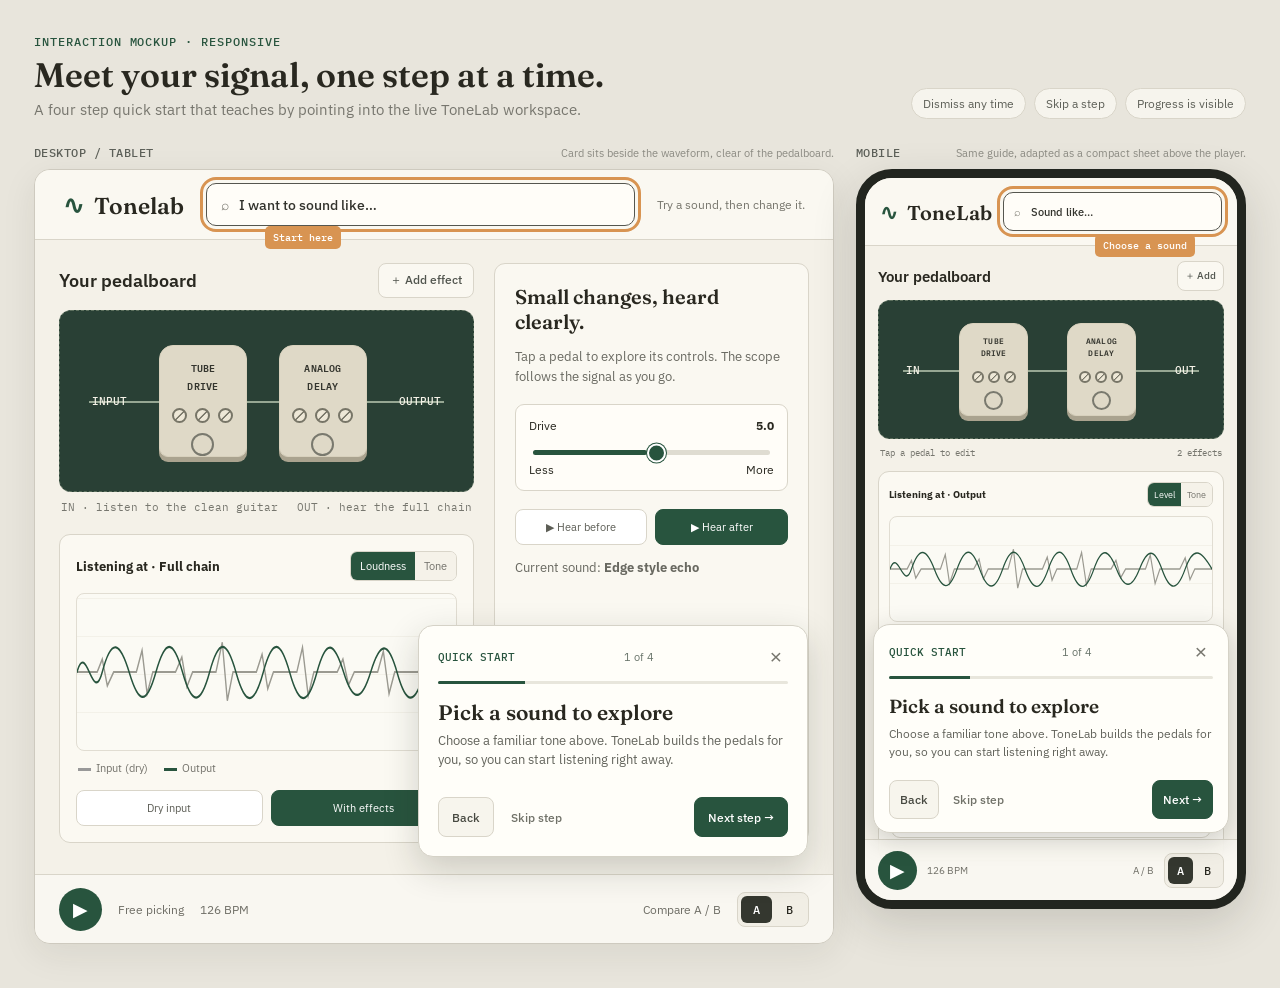
==== mockups/quick-start.html @ 41144266 "Add responsive ToneLab quick start guide" ====
<!doctype html>
<html lang="en">
<head>
  <meta charset="utf-8" />
  <meta name="viewport" content="width=device-width, initial-scale=1" />
  <title>ToneLab · Quick start mockup</title>
  <link rel="preconnect" href="https://fonts.googleapis.com" />
  <link rel="preconnect" href="https://fonts.gstatic.com" crossorigin />
  <link href="https://fonts.googleapis.com/css2?family=Fraunces:opsz,wght@9..144,400;9..144,600&family=IBM+Plex+Mono:wght@400;500&family=IBM+Plex+Sans:wght@400;500;600&display=swap" rel="stylesheet" />
  <style>
    :root { --paper:#f4f1e8; --card:#fffdf7; --ink:#292820; --muted:#77766e; --rule:#d9d5c9; --green:#28543e; --green2:#dce8dc; --accent:#ca7451; --sans:'IBM Plex Sans',sans-serif; --serif:'Fraunces',serif; --mono:'IBM Plex Mono',monospace; }
    * { box-sizing:border-box; }
    body { margin:0; background:#e8e5dc; color:var(--ink); font-family:var(--sans); }
    .page { max-width:1440px; margin:auto; padding:34px 34px 44px; }
    .intro { display:flex; align-items:end; justify-content:space-between; gap:24px; margin:0 auto 26px; max-width:1320px; }
    .eyebrow { color:var(--green); font:500 12px var(--mono); letter-spacing:.08em; text-transform:uppercase; }
    h1 { margin:8px 0 6px; font:600 34px/1.1 var(--serif); }
    .intro p { margin:0; color:var(--muted); font-size:15px; }
    .legend { display:flex; gap:8px; flex-wrap:wrap; justify-content:end; }
    .legend span { border:1px solid var(--rule); border-radius:999px; padding:7px 11px; color:#5e6058; background:#f6f4ed; font-size:12px; }
    .previews { display:grid; grid-template-columns:minmax(0,1.6fr) minmax(360px,.78fr); gap:22px; align-items:start; max-width:1320px; margin:auto; }
    .preview-label { display:flex; justify-content:space-between; align-items:center; margin:0 0 9px; color:#5d6059; font:500 12px var(--mono); letter-spacing:.04em; text-transform:uppercase; }
    .preview-label small { color:#8c8b83; font:400 11px var(--sans); text-transform:none; letter-spacing:0; }
    .screen { min-height:740px; position:relative; overflow:hidden; border:1px solid #cecabf; border-radius:16px; background:var(--paper); box-shadow:0 10px 35px #25251c14; }
    .topbar { height:70px; padding:0 28px; display:flex; align-items:center; gap:22px; border-bottom:1px solid var(--rule); background:#faf8f1; }
    .brand { font:600 23px var(--serif); white-space:nowrap; }
    .brand b { color:var(--green); font-size:25px; margin-right:5px; }
    .search { display:flex; align-items:center; gap:10px; height:43px; flex:1; max-width:480px; padding:0 14px; border:1.5px solid #55564f; border-radius:10px; background:#fffdf8; color:#6e6d64; font-size:14px; }
    .search strong { color:#33332d; font-weight:500; }
    .topnote { margin-left:auto; color:#77766d; font-size:12px; }
    .desktop-main { display:grid; grid-template-columns:minmax(0,1.25fr) minmax(315px,.8fr); gap:20px; padding:23px 24px 100px; }
    .board-title { display:flex; justify-content:space-between; align-items:center; margin:0 0 12px; font-size:18px; font-weight:600; }
    .board-title button { border:1px solid var(--rule); background:#faf8f1; border-radius:8px; color:#51554e; padding:8px 11px; font:500 12px var(--sans); }
    .board { min-height:182px; display:flex; align-items:center; justify-content:space-around; position:relative; padding:24px 16px; border:1px dashed #5d705e; border-radius:12px; background:#294035; }
    .cable { position:absolute; left:7%; right:7%; top:50%; height:2px; background:#b2c1ab; opacity:.8; }
    .endpoint,.pedal { z-index:1; position:relative; }
    .endpoint { color:#f5f2e8; font:500 11px var(--mono); }
    .pedal { width:88px; height:112px; border:1px solid #d8d1bd; border-radius:14px 14px 9px 9px; background:#dfd9c7; box-shadow:0 5px 0 #aaa38f; text-align:center; padding:12px 7px; }
    .pedal-label { color:#34352e; font:600 10px var(--mono); letter-spacing:.02em; }
    .knobs { display:flex; justify-content:center; gap:8px; margin:14px 0 10px; }
    .knobs i { display:block; width:15px; height:15px; border:2px solid #777567; border-radius:50%; background:linear-gradient(135deg,#eee8d7 45%,#777567 48%,#777567 54%,#eee8d7 58%); }
    .footswitch { width:23px; height:23px; margin:auto; border:2px solid #79796e; border-radius:50%; }
    .board-caption { display:flex; justify-content:space-between; color:#77776f; margin:8px 2px 20px; font:11px var(--mono); }
    .scope-card { border:1px solid var(--rule); border-radius:11px; background:#fbf9f2; padding:16px; }
    .scope-heading { display:flex; justify-content:space-between; align-items:center; gap:12px; font-size:13px; }
    .seg { display:flex; border:1px solid var(--rule); border-radius:7px; overflow:hidden; }
    .seg span { padding:7px 9px; color:#74736c; background:#f5f2e9; font-size:11px; white-space:nowrap; }
    .seg .on { color:white; background:var(--green); }
    .wave { display:block; width:100%; height:158px; margin-top:12px; border:1px solid #e1ddd2; border-radius:8px; background:repeating-linear-gradient(0deg,#fbfaf4 0,#fbfaf4 37px,#ebe8dd 38px), repeating-linear-gradient(90deg,transparent 0,transparent 58px,#ebe8dd 59px); }
    .wave path { fill:none; stroke-width:2.2; stroke-linecap:round; }
    .wave .dry { stroke:#9b9a91; }
    .wave .wet { stroke:#28543e; }
    .scope-legend { display:flex; gap:16px; margin:10px 2px 0; color:#73726b; font-size:11px; }
    .scope-legend i { display:inline-block; width:13px; height:3px; background:#999; vertical-align:middle; margin-right:5px; }
    .scope-legend span+span i { background:var(--green); }
    .read-panel { min-height:350px; border:1px solid var(--rule); border-radius:11px; background:#faf8f1; padding:20px; }
    .read-panel h3 { margin:0 0 6px; font:600 20px var(--serif); }
    .read-panel p { color:#696961; font-size:13px; line-height:1.5; }
    .mini-control { margin:18px 0; padding:13px; border:1px solid var(--rule); border-radius:9px; background:#fffdf8; }
    .mini-control label { display:flex; justify-content:space-between; font-size:12px; }
    .slider { height:5px; margin:17px 4px 7px; border-radius:9px; background:#dfdcd1; position:relative; }
    .slider:before { content:''; position:absolute; inset:0 52% 0 0; border-radius:9px; background:var(--green); }
    .slider:after { content:''; position:absolute; left:48%; top:50%; width:15px; height:15px; border:2px solid white; border-radius:50%; background:var(--green); transform:translateY(-50%); box-shadow:0 0 0 1px var(--green); }
    .sound-row { display:flex; gap:8px; margin-top:15px; }
    .sound-row span { flex:1; padding:10px 8px; border:1px solid var(--rule); border-radius:8px; background:white; color:#5c5d55; text-align:center; font-size:11px; }
    .sound-row .active { background:var(--green); color:white; border-color:var(--green); }
    .player { position:absolute; z-index:2; inset:auto 0 0; height:69px; display:flex; align-items:center; gap:16px; padding:0 24px; border-top:1px solid var(--rule); background:#faf8f2f2; }
    .play { height:43px; width:43px; border:0; border-radius:50%; background:var(--green); color:white; font-size:19px; }
    .player small { color:#6f6e66; font-size:12px; }
    .player .grow { margin-left:auto; }
    .ab { display:flex; padding:3px; gap:2px; border:1px solid var(--rule); border-radius:8px; background:#f1eee5; }
    .ab b { padding:6px 12px; border-radius:6px; font:500 12px var(--mono); }
    .ab .selected { background:#34372f; color:white; }
    .tour-card { position:absolute; z-index:4; right:25px; bottom:86px; width:min(390px,calc(100% - 50px)); padding:19px; border:1px solid #d5d2c7; border-radius:15px; background:#fffef9; box-shadow:0 12px 35px #20251b30; }
    .tour-meta { display:flex; justify-content:space-between; align-items:center; color:#677369; font-size:11px; }
    .tour-meta b { font:500 11px var(--mono); color:var(--green); }
    .close { border:0; background:none; color:#77766e; font-size:21px; line-height:1; }
    .progress { height:3px; margin:13px 0 15px; overflow:hidden; border-radius:4px; background:#e8e6dc; }
    .progress i { display:block; height:100%; width:25%; background:var(--green); transition:width .2s; }
    .tour-card h2 { margin:0 0 7px; font:600 21px var(--serif); }
    .tour-card p { min-height:48px; margin:0; color:#62635b; font-size:13px; line-height:1.45; }
    .tour-actions { display:flex; align-items:center; gap:8px; margin-top:17px; }
    .tour-actions button { min-height:40px; border:1px solid var(--rule); border-radius:8px; padding:0 13px; background:#f7f5ed; color:#474941; font:500 12px var(--sans); }
    .tour-actions .next { margin-left:auto; border-color:var(--green); background:var(--green); color:white; }
    .tour-actions .skip { padding-inline:8px; border-color:transparent; background:transparent; color:#707168; }
    .screen[data-step="2"] .progress i { width:50%; }
    .screen[data-step="3"] .progress i { width:75%; }
    .screen[data-step="4"] .progress i { width:100%; }
    .spotlight { outline:3px solid #d89452; outline-offset:3px; border-radius:11px; position:relative; }
    .target-note { display:none; position:absolute; z-index:3; padding:5px 8px; border-radius:5px; background:#d89452; color:#fff; font:500 10px var(--mono); white-space:nowrap; }
    .screen[data-step="1"] .search { outline:3px solid #d89452; outline-offset:3px; }
    .screen[data-step="1"] .target-note.search-note { display:block; top:56px; left:230px; }
    .screen[data-step="2"] .play { outline:3px solid #d89452; outline-offset:3px; }
    .screen[data-step="2"] .target-note.play-note { display:block; bottom:64px; left:28px; }
    .screen[data-step="3"] .scope-card { outline:3px solid #d89452; outline-offset:3px; }
    .screen[data-step="4"] .mini-control { outline:3px solid #d89452; outline-offset:3px; }
    .phone-wrap { display:flex; justify-content:center; }
    .phone { width:390px; height:740px; min-height:0; border:9px solid #22251f; border-radius:36px; box-shadow:0 16px 45px #25251c29; }
    .phone .topbar { height:68px; padding:0 15px; gap:11px; }
    .phone .brand { font-size:20px; }
    .phone .brand b { font-size:21px; }
    .phone .search { height:39px; padding:0 10px; font-size:11px; }
    .phone .topnote { display:none; }
    .phone .desktop-main { display:block; padding:15px 13px 260px; }
    .phone .board-title { font-size:15px; margin-bottom:9px; }
    .phone .board-title button { font-size:10px; padding:7px; }
    .phone .board { min-height:139px; padding:15px 8px; }
    .phone .pedal { width:69px; height:93px; padding:11px 4px; }
    .phone .pedal-label { font-size:8px; }
    .phone .knobs { gap:4px; margin:12px 0 8px; }
    .phone .knobs i { width:12px; height:12px; }
    .phone .footswitch { width:19px; height:19px; }
    .phone .board-caption { font-size:9px; margin-bottom:13px; }
    .phone .scope-card { padding:10px; }
    .phone .scope-heading { font-size:10px; flex-wrap:wrap; }
    .phone .seg span { font-size:9px; padding:6px; }
    .phone .wave { height:106px; margin-top:9px; }
    .phone .scope-legend { font-size:9px; gap:10px; }
    .phone .read-panel { margin-top:13px; min-height:120px; padding:12px; }
    .phone .read-panel h3 { font-size:16px; }
    .phone .read-panel p { margin:5px 0 9px; font-size:10px; }
    .phone .mini-control { margin:10px 0; padding:9px; }
    .phone .mini-control label { font-size:10px; }
    .phone .slider { margin:13px 3px 5px; }
    .phone .player { height:61px; gap:10px; padding:0 13px; }
    .phone .play { width:39px; height:39px; }
    .phone .player small { font-size:10px; }
    .phone .ab b { padding:6px 9px; }
    .phone .tour-card { position:absolute; left:8px; right:8px; bottom:67px; width:auto; padding:15px 15px 13px; border-radius:17px; box-shadow:0 7px 26px #1e241b35; }
    .phone .tour-card h2 { font-size:19px; }
    .phone .tour-card p { min-height:42px; font-size:12px; }
    .phone .tour-actions { margin-top:13px; }
    .phone .tour-actions button { min-height:39px; padding-inline:10px; }
    .phone .tour-actions .skip { padding-inline:5px; }
    .phone .target-note.search-note { left:114px; top:53px; }
    .phone .target-note.play-note { bottom:59px; left:14px; }
    @media (max-width:900px) { .page { padding:25px 20px; } .previews { grid-template-columns:1fr; } .screen:not(.phone) { min-height:700px; } .phone-wrap { justify-content:flex-start; } .intro { align-items:start; flex-direction:column; } .legend { justify-content:start; } }
    @media (max-width:520px) { .page { padding:20px 12px; } .phone { width:min(390px,100%); height:720px; } h1 { font-size:29px; } .preview-label small { display:none; } }
  </style>
</head>
<body>
  <main class="page">
    <header class="intro">
      <div><div class="eyebrow">Interaction mockup · responsive</div><h1>Meet your signal, one step at a time.</h1><p>A four step quick start that teaches by pointing into the live ToneLab workspace.</p></div>
      <div class="legend"><span>Dismiss any time</span><span>Skip a step</span><span>Progress is visible</span></div>
    </header>
    <div class="previews">
      <section><div class="preview-label">Desktop / tablet <small>Card sits beside the waveform, clear of the pedalboard.</small></div><div class="screen desktop" data-step="1">
        <header class="topbar"><div class="brand"><b>∿</b> Tonelab</div><div class="search">⌕ <strong>I want to sound like…</strong></div><div class="topnote">Try a sound, then change it.</div><span class="target-note search-note">Start here</span></header>
        <div class="desktop-main"><section><div class="board-title">Your pedalboard <button>＋ Add effect</button></div><div class="board"><div class="cable"></div><span class="endpoint">INPUT</span><div class="pedal"><div class="pedal-label">TUBE<br>DRIVE</div><div class="knobs"><i></i><i></i><i></i></div><div class="footswitch"></div></div><div class="pedal"><div class="pedal-label">ANALOG<br>DELAY</div><div class="knobs"><i></i><i></i><i></i></div><div class="footswitch"></div></div><span class="endpoint">OUTPUT</span></div><div class="board-caption"><span>IN · listen to the clean guitar</span><span>OUT · hear the full chain</span></div><div class="scope-card"><div class="scope-heading"><strong>Listening at · Full chain</strong><div class="seg"><span class="on">Loudness</span><span>Tone</span></div></div><svg class="wave" viewBox="0 0 600 158" preserveAspectRatio="none"><path class="dry" d="M0 79 L32 79 L40 66 L48 93 L58 79 L94 79 L103 57 L111 101 L120 79 L156 79 L166 64 L174 94 L183 79 L220 79 L230 49 L238 108 L247 79 L284 79 L293 61 L302 96 L311 79 L348 79 L357 54 L366 103 L375 79 L412 79 L421 66 L430 92 L439 79 L476 79 L485 58 L494 101 L503 79 L540 79 L550 62 L559 95 L568 79 L600 79"/><path class="wet" d="M0 79 C15 45 25 115 40 79 S68 48 83 80 S110 113 125 79 S152 45 167 79 S195 114 210 79 S237 46 252 80 S280 114 295 79 S322 46 337 80 S365 114 380 79 S407 48 422 79 S450 110 465 79 S492 46 507 80 S535 113 550 79 S578 48 600 79"/></svg><div class="scope-legend"><span><i></i>Input (dry)</span><span><i></i>Output</span></div><div class="sound-row"><span>Dry input</span><span class="active">With effects</span></div></div></section><section class="read-panel"><h3>Small changes, heard clearly.</h3><p>Tap a pedal to explore its controls. The scope follows the signal as you go.</p><div class="mini-control"><label><span>Drive</span><strong>5.0</strong></label><div class="slider"></div><label><span>Less</span><span>More</span></label></div><div class="sound-row"><span>▶ Hear before</span><span class="active">▶ Hear after</span></div><p>Current sound: <strong>Edge style echo</strong></p></section></div>
        <nav class="player"><button class="play">▶</button><small>Free picking</small><small>126 BPM</small><div class="grow"></div><small>Compare A / B</small><div class="ab"><b class="selected">A</b><b>B</b></div></nav>
        <aside class="tour-card"><div class="tour-meta"><b>QUICK START</b><span class="count">1 of 4</span><button class="close" aria-label="Close">×</button></div><div class="progress"><i></i></div><h2 class="tour-title">Pick a sound to explore</h2><p class="tour-copy">Choose a familiar tone above. ToneLab builds the pedals for you, so you can start listening right away.</p><div class="tour-actions"><button class="back" disabled>Back</button><button class="skip">Skip step</button><button class="next">Next step&nbsp; →</button></div></aside>
      </div></section>
      <section><div class="preview-label">Mobile <small>Same guide, adapted as a compact sheet above the player.</small></div><div class="phone-wrap"><div class="screen phone" data-step="1">
        <header class="topbar"><div class="brand"><b>∿</b> ToneLab</div><div class="search">⌕ <strong>Sound like…</strong></div><span class="target-note search-note">Choose a sound</span></header>
        <div class="desktop-main"><section><div class="board-title">Your pedalboard <button>＋ Add</button></div><div class="board"><div class="cable"></div><span class="endpoint">IN</span><div class="pedal"><div class="pedal-label">TUBE<br>DRIVE</div><div class="knobs"><i></i><i></i><i></i></div><div class="footswitch"></div></div><div class="pedal"><div class="pedal-label">ANALOG<br>DELAY</div><div class="knobs"><i></i><i></i><i></i></div><div class="footswitch"></div></div><span class="endpoint">OUT</span></div><div class="board-caption"><span>Tap a pedal to edit</span><span>2 effects</span></div><div class="scope-card"><div class="scope-heading"><strong>Listening at · Output</strong><div class="seg"><span class="on">Level</span><span>Tone</span></div></div><svg class="wave" viewBox="0 0 600 158" preserveAspectRatio="none"><path class="dry" d="M0 79 L32 79 L40 66 L48 93 L58 79 L94 79 L103 57 L111 101 L120 79 L156 79 L166 64 L174 94 L183 79 L220 79 L230 49 L238 108 L247 79 L284 79 L293 61 L302 96 L311 79 L348 79 L357 54 L366 103 L375 79 L412 79 L421 66 L430 92 L439 79 L476 79 L485 58 L494 101 L503 79 L540 79 L550 62 L559 95 L568 79 L600 79"/><path class="wet" d="M0 79 C15 45 25 115 40 79 S68 48 83 80 S110 113 125 79 S152 45 167 79 S195 114 210 79 S237 46 252 80 S280 114 295 79 S322 46 337 80 S365 114 380 79 S407 48 422 79 S450 110 465 79 S492 46 507 80 S535 113 550 79 S578 48 600 79"/></svg><div class="scope-legend"><span><i></i>Dry</span><span><i></i>With effects</span></div><div class="sound-row"><span>Dry</span><span class="active">Effects</span></div></div><section class="read-panel"><h3>Tube Drive</h3><p>Hear what happens when you turn Drive.</p><div class="mini-control"><label><span>Drive</span><strong>5.0</strong></label><div class="slider"></div></div></section></section></div>
        <nav class="player"><button class="play">▶</button><small>126 BPM</small><div class="grow"></div><small>A / B</small><div class="ab"><b class="selected">A</b><b>B</b></div></nav><span class="target-note play-note">Play the guitar</span>
        <aside class="tour-card"><div class="tour-meta"><b>QUICK START</b><span class="count">1 of 4</span><button class="close" aria-label="Close">×</button></div><div class="progress"><i></i></div><h2 class="tour-title">Pick a sound to explore</h2><p class="tour-copy">Choose a familiar tone above. ToneLab builds the pedals for you, so you can start listening right away.</p><div class="tour-actions"><button class="back" disabled>Back</button><button class="skip">Skip step</button><button class="next">Next&nbsp; →</button></div></aside>
      </div></div></section>
    </div>
  </main>
  <script>
    const steps = [
      ['Pick a sound to explore', 'Choose a familiar tone above. ToneLab builds the pedals for you, so you can start listening right away.'],
      ['Press Play and listen', 'Hear the guitar pass through the pedals. The sound and waveform update together.'],
      ['Compare dry and effected', 'Switch between the clean input and the full effect chain to hear what changed.'],
      ['Turn a control and hear it change', 'Tap a pedal and move one knob. Use Hear before and Hear after to compare the result.']
    ];
    function render(step) {
      document.querySelectorAll('.screen').forEach(screen => {
        screen.dataset.step = step;
        const [title, copy] = steps[step - 1];
        screen.querySelector('.count').textContent = `${step} of ${steps.length}`;
        screen.querySelector('.tour-title').textContent = title;
        screen.querySelector('.tour-copy').textContent = copy;
        screen.querySelector('.progress i').style.width = `${step * 25}%`;
        screen.querySelector('.back').disabled = step === 1;
        screen.querySelector('.back').onclick = () => render(Math.max(1, step - 1));
        screen.querySelector('.next').textContent = step === steps.length ? 'Finish ✓' : (screen.classList.contains('phone') ? 'Next →' : 'Next step →');
        screen.querySelector('.next').onclick = () => step === steps.length ? document.querySelectorAll('.tour-card').forEach(card => card.hidden = true) : render(step + 1);
        screen.querySelector('.skip').onclick = () => render(Math.min(steps.length, step + 1));
        screen.querySelector('.close').onclick = () => document.querySelectorAll('.tour-card').forEach(card => card.hidden = true);
      });
    }
    render(1);
  </script>
</body>
</html>
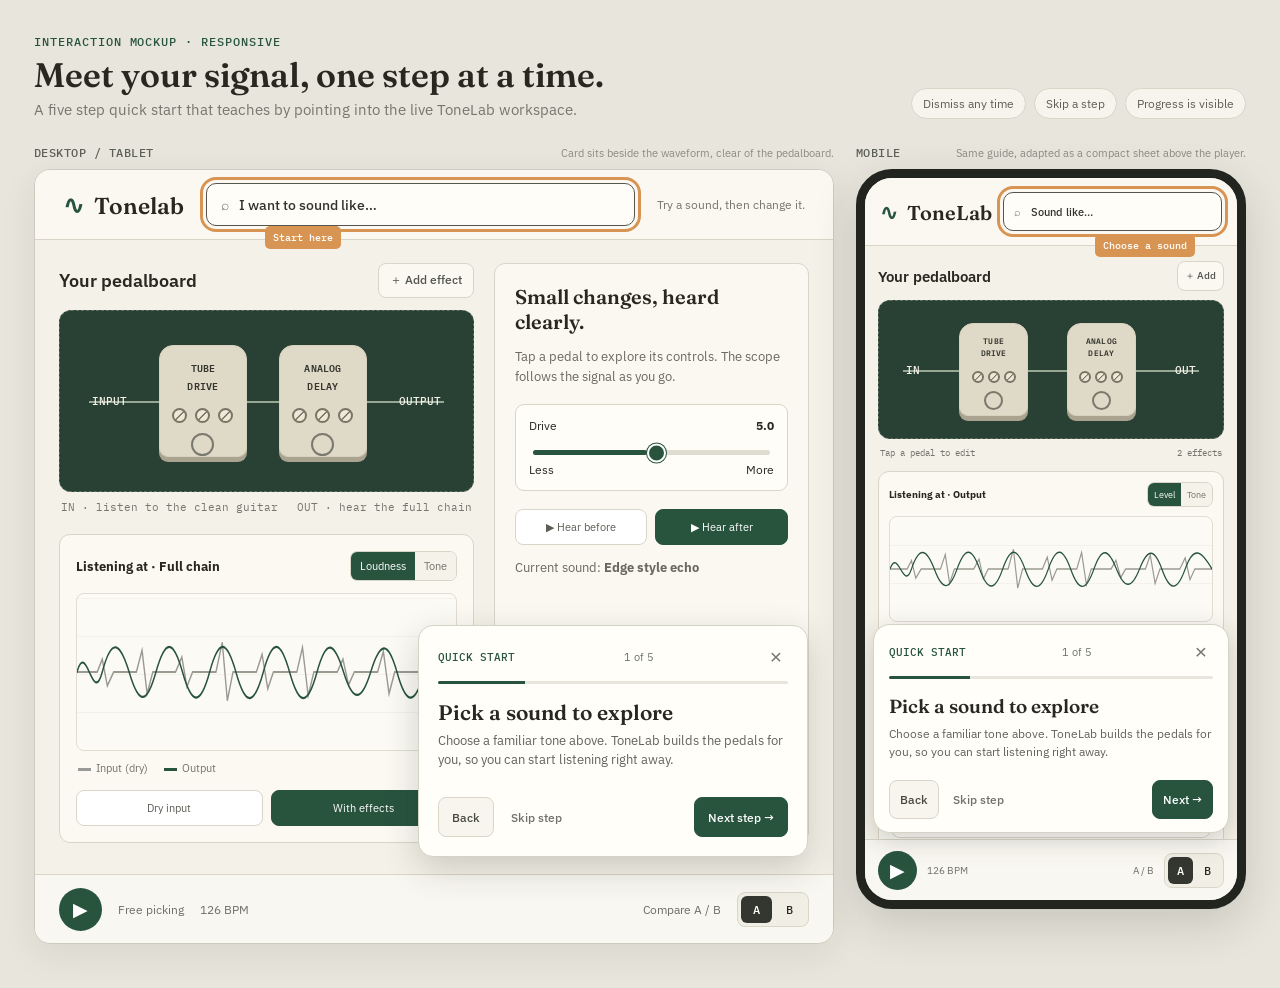
==== commit 382fbde0: "Advance quick start as users interact" ====
--- a/mockups/quick-start.html
+++ b/mockups/quick-start.html
@@ -85,7 +85,8 @@
     .tour-actions .skip { padding-inline:8px; border-color:transparent; background:transparent; color:#707168; }
     .screen[data-step="2"] .progress i { width:50%; }
     .screen[data-step="3"] .progress i { width:75%; }
-    .screen[data-step="4"] .progress i { width:100%; }
+    .screen[data-step="4"] .progress i { width:80%; }
+    .screen[data-step="5"] .progress i { width:100%; }
     .spotlight { outline:3px solid #d89452; outline-offset:3px; border-radius:11px; position:relative; }
     .target-note { display:none; position:absolute; z-index:3; padding:5px 8px; border-radius:5px; background:#d89452; color:#fff; font:500 10px var(--mono); white-space:nowrap; }
     .screen[data-step="1"] .search { outline:3px solid #d89452; outline-offset:3px; }
@@ -93,7 +94,8 @@
     .screen[data-step="2"] .play { outline:3px solid #d89452; outline-offset:3px; }
     .screen[data-step="2"] .target-note.play-note { display:block; bottom:64px; left:28px; }
     .screen[data-step="3"] .scope-card { outline:3px solid #d89452; outline-offset:3px; }
-    .screen[data-step="4"] .mini-control { outline:3px solid #d89452; outline-offset:3px; }
+    .screen[data-step="4"] .pedal:nth-of-type(2) { outline:3px solid #d89452; outline-offset:3px; }
+    .screen[data-step="5"] .mini-control { outline:3px solid #d89452; outline-offset:3px; }
     .phone-wrap { display:flex; justify-content:center; }
     .phone { width:390px; height:740px; min-height:0; border:9px solid #22251f; border-radius:36px; box-shadow:0 16px 45px #25251c29; }
     .phone .topbar { height:68px; padding:0 15px; gap:11px; }
@@ -141,7 +143,7 @@
 <body>
   <main class="page">
     <header class="intro">
-      <div><div class="eyebrow">Interaction mockup · responsive</div><h1>Meet your signal, one step at a time.</h1><p>A four step quick start that teaches by pointing into the live ToneLab workspace.</p></div>
+      <div><div class="eyebrow">Interaction mockup · responsive</div><h1>Meet your signal, one step at a time.</h1><p>A five step quick start that teaches by pointing into the live ToneLab workspace.</p></div>
       <div class="legend"><span>Dismiss any time</span><span>Skip a step</span><span>Progress is visible</span></div>
     </header>
     <div class="previews">
@@ -149,13 +151,13 @@
         <header class="topbar"><div class="brand"><b>∿</b> Tonelab</div><div class="search">⌕ <strong>I want to sound like…</strong></div><div class="topnote">Try a sound, then change it.</div><span class="target-note search-note">Start here</span></header>
         <div class="desktop-main"><section><div class="board-title">Your pedalboard <button>＋ Add effect</button></div><div class="board"><div class="cable"></div><span class="endpoint">INPUT</span><div class="pedal"><div class="pedal-label">TUBE<br>DRIVE</div><div class="knobs"><i></i><i></i><i></i></div><div class="footswitch"></div></div><div class="pedal"><div class="pedal-label">ANALOG<br>DELAY</div><div class="knobs"><i></i><i></i><i></i></div><div class="footswitch"></div></div><span class="endpoint">OUTPUT</span></div><div class="board-caption"><span>IN · listen to the clean guitar</span><span>OUT · hear the full chain</span></div><div class="scope-card"><div class="scope-heading"><strong>Listening at · Full chain</strong><div class="seg"><span class="on">Loudness</span><span>Tone</span></div></div><svg class="wave" viewBox="0 0 600 158" preserveAspectRatio="none"><path class="dry" d="M0 79 L32 79 L40 66 L48 93 L58 79 L94 79 L103 57 L111 101 L120 79 L156 79 L166 64 L174 94 L183 79 L220 79 L230 49 L238 108 L247 79 L284 79 L293 61 L302 96 L311 79 L348 79 L357 54 L366 103 L375 79 L412 79 L421 66 L430 92 L439 79 L476 79 L485 58 L494 101 L503 79 L540 79 L550 62 L559 95 L568 79 L600 79"/><path class="wet" d="M0 79 C15 45 25 115 40 79 S68 48 83 80 S110 113 125 79 S152 45 167 79 S195 114 210 79 S237 46 252 80 S280 114 295 79 S322 46 337 80 S365 114 380 79 S407 48 422 79 S450 110 465 79 S492 46 507 80 S535 113 550 79 S578 48 600 79"/></svg><div class="scope-legend"><span><i></i>Input (dry)</span><span><i></i>Output</span></div><div class="sound-row"><span>Dry input</span><span class="active">With effects</span></div></div></section><section class="read-panel"><h3>Small changes, heard clearly.</h3><p>Tap a pedal to explore its controls. The scope follows the signal as you go.</p><div class="mini-control"><label><span>Drive</span><strong>5.0</strong></label><div class="slider"></div><label><span>Less</span><span>More</span></label></div><div class="sound-row"><span>▶ Hear before</span><span class="active">▶ Hear after</span></div><p>Current sound: <strong>Edge style echo</strong></p></section></div>
         <nav class="player"><button class="play">▶</button><small>Free picking</small><small>126 BPM</small><div class="grow"></div><small>Compare A / B</small><div class="ab"><b class="selected">A</b><b>B</b></div></nav>
-        <aside class="tour-card"><div class="tour-meta"><b>QUICK START</b><span class="count">1 of 4</span><button class="close" aria-label="Close">×</button></div><div class="progress"><i></i></div><h2 class="tour-title">Pick a sound to explore</h2><p class="tour-copy">Choose a familiar tone above. ToneLab builds the pedals for you, so you can start listening right away.</p><div class="tour-actions"><button class="back" disabled>Back</button><button class="skip">Skip step</button><button class="next">Next step&nbsp; →</button></div></aside>
+        <aside class="tour-card"><div class="tour-meta"><b>QUICK START</b><span class="count">1 of 5</span><button class="close" aria-label="Close">×</button></div><div class="progress"><i></i></div><h2 class="tour-title">Pick a sound to explore</h2><p class="tour-copy">Choose a familiar tone above. ToneLab builds the pedals for you, so you can start listening right away.</p><div class="tour-actions"><button class="back" disabled>Back</button><button class="skip">Skip step</button><button class="next">Next step&nbsp; →</button></div></aside>
       </div></section>
       <section><div class="preview-label">Mobile <small>Same guide, adapted as a compact sheet above the player.</small></div><div class="phone-wrap"><div class="screen phone" data-step="1">
         <header class="topbar"><div class="brand"><b>∿</b> ToneLab</div><div class="search">⌕ <strong>Sound like…</strong></div><span class="target-note search-note">Choose a sound</span></header>
         <div class="desktop-main"><section><div class="board-title">Your pedalboard <button>＋ Add</button></div><div class="board"><div class="cable"></div><span class="endpoint">IN</span><div class="pedal"><div class="pedal-label">TUBE<br>DRIVE</div><div class="knobs"><i></i><i></i><i></i></div><div class="footswitch"></div></div><div class="pedal"><div class="pedal-label">ANALOG<br>DELAY</div><div class="knobs"><i></i><i></i><i></i></div><div class="footswitch"></div></div><span class="endpoint">OUT</span></div><div class="board-caption"><span>Tap a pedal to edit</span><span>2 effects</span></div><div class="scope-card"><div class="scope-heading"><strong>Listening at · Output</strong><div class="seg"><span class="on">Level</span><span>Tone</span></div></div><svg class="wave" viewBox="0 0 600 158" preserveAspectRatio="none"><path class="dry" d="M0 79 L32 79 L40 66 L48 93 L58 79 L94 79 L103 57 L111 101 L120 79 L156 79 L166 64 L174 94 L183 79 L220 79 L230 49 L238 108 L247 79 L284 79 L293 61 L302 96 L311 79 L348 79 L357 54 L366 103 L375 79 L412 79 L421 66 L430 92 L439 79 L476 79 L485 58 L494 101 L503 79 L540 79 L550 62 L559 95 L568 79 L600 79"/><path class="wet" d="M0 79 C15 45 25 115 40 79 S68 48 83 80 S110 113 125 79 S152 45 167 79 S195 114 210 79 S237 46 252 80 S280 114 295 79 S322 46 337 80 S365 114 380 79 S407 48 422 79 S450 110 465 79 S492 46 507 80 S535 113 550 79 S578 48 600 79"/></svg><div class="scope-legend"><span><i></i>Dry</span><span><i></i>With effects</span></div><div class="sound-row"><span>Dry</span><span class="active">Effects</span></div></div><section class="read-panel"><h3>Tube Drive</h3><p>Hear what happens when you turn Drive.</p><div class="mini-control"><label><span>Drive</span><strong>5.0</strong></label><div class="slider"></div></div></section></section></div>
         <nav class="player"><button class="play">▶</button><small>126 BPM</small><div class="grow"></div><small>A / B</small><div class="ab"><b class="selected">A</b><b>B</b></div></nav><span class="target-note play-note">Play the guitar</span>
-        <aside class="tour-card"><div class="tour-meta"><b>QUICK START</b><span class="count">1 of 4</span><button class="close" aria-label="Close">×</button></div><div class="progress"><i></i></div><h2 class="tour-title">Pick a sound to explore</h2><p class="tour-copy">Choose a familiar tone above. ToneLab builds the pedals for you, so you can start listening right away.</p><div class="tour-actions"><button class="back" disabled>Back</button><button class="skip">Skip step</button><button class="next">Next&nbsp; →</button></div></aside>
+        <aside class="tour-card"><div class="tour-meta"><b>QUICK START</b><span class="count">1 of 5</span><button class="close" aria-label="Close">×</button></div><div class="progress"><i></i></div><h2 class="tour-title">Pick a sound to explore</h2><p class="tour-copy">Choose a familiar tone above. ToneLab builds the pedals for you, so you can start listening right away.</p><div class="tour-actions"><button class="back" disabled>Back</button><button class="skip">Skip step</button><button class="next">Next&nbsp; →</button></div></aside>
       </div></div></section>
     </div>
   </main>
@@ -164,7 +166,8 @@
       ['Pick a sound to explore', 'Choose a familiar tone above. ToneLab builds the pedals for you, so you can start listening right away.'],
       ['Press Play and listen', 'Hear the guitar pass through the pedals. The sound and waveform update together.'],
       ['Compare dry and effected', 'Switch between the clean input and the full effect chain to hear what changed.'],
-      ['Turn a control and hear it change', 'Tap a pedal and move one knob. Use Hear before and Hear after to compare the result.']
+      ['Open a pedal', 'Choose a pedal to see its controls and learn what each one changes.'],
+      ['Change a control and listen', 'Move a control to shape the sound. Press Play again to hear your change.']
     ];
     function render(step) {
       document.querySelectorAll('.screen').forEach(screen => {
@@ -183,6 +186,13 @@
       });
     }
     render(1);
+    document.querySelectorAll('.screen').forEach(screen => {
+      screen.querySelector('.search').onclick = () => { if (Number(screen.dataset.step) === 1) render(2); };
+      screen.querySelector('.play').onclick = () => { if (Number(screen.dataset.step) === 2) render(3); };
+      screen.querySelectorAll('.scope-card .sound-row span').forEach(control => control.onclick = () => { if (Number(screen.dataset.step) === 3) render(4); });
+      screen.querySelectorAll('.pedal').forEach(pedal => pedal.onclick = () => { if (Number(screen.dataset.step) === 4) render(5); });
+      screen.querySelectorAll('.slider').forEach(control => control.onclick = () => { if (Number(screen.dataset.step) === 5) screen.querySelector('.tour-card').hidden = true; });
+    });
   </script>
 </body>
 </html>
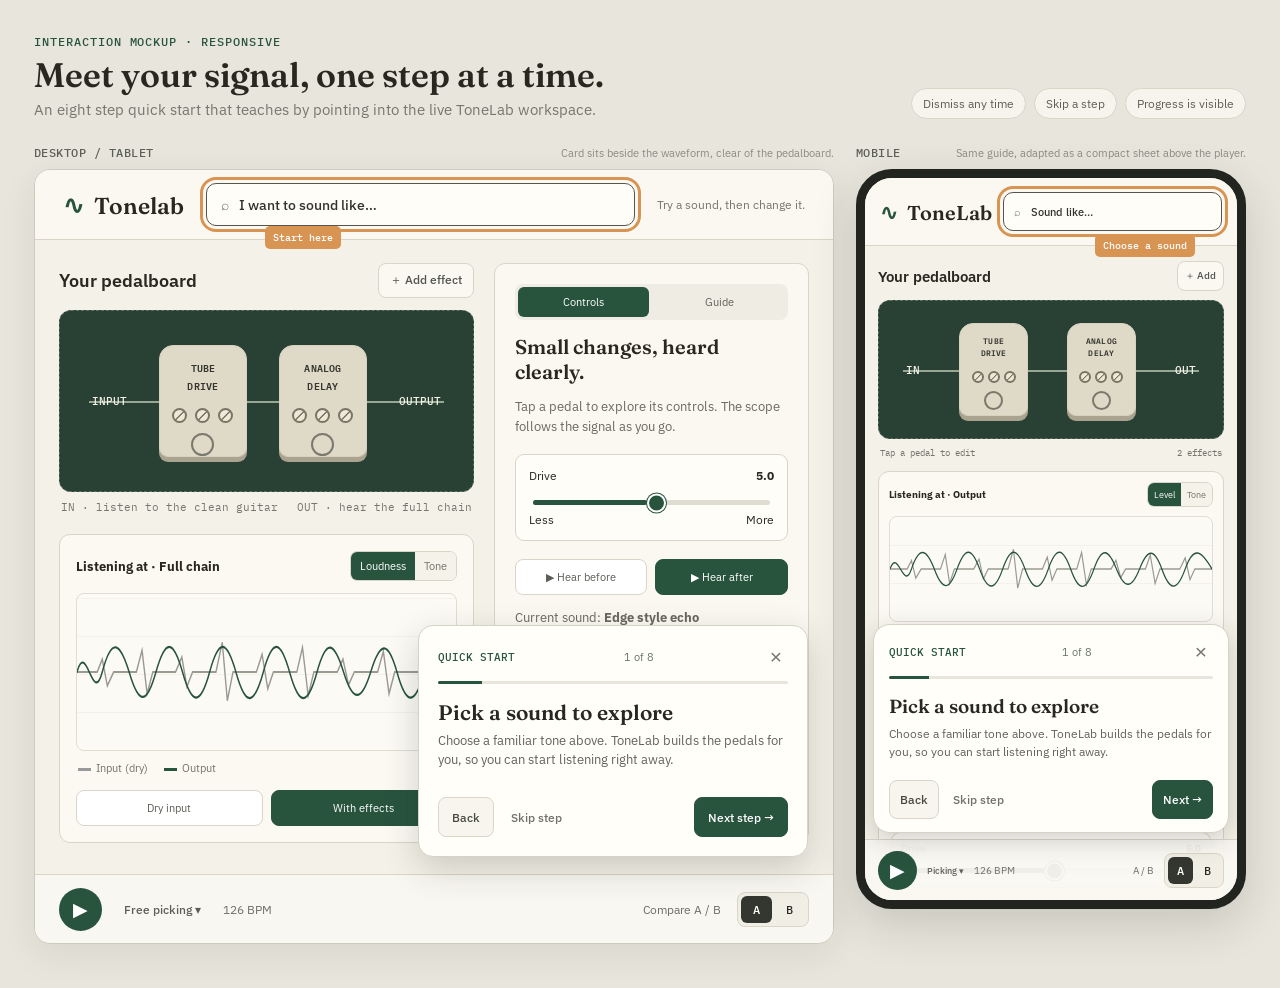
==== commit e2de48fd: "Expand quick start with pattern and pedal guide steps" ====
--- a/mockups/quick-start.html
+++ b/mockups/quick-start.html
@@ -56,6 +56,13 @@
     .read-panel { min-height:350px; border:1px solid var(--rule); border-radius:11px; background:#faf8f1; padding:20px; }
     .read-panel h3 { margin:0 0 6px; font:600 20px var(--serif); }
     .read-panel p { color:#696961; font-size:13px; line-height:1.5; }
+    .panel-tabs { display:flex; gap:5px; margin:0 0 14px; padding:3px; border-radius:8px; background:#eeece3; }
+    .panel-tabs span { flex:1; padding:8px; border-radius:6px; color:#60625a; text-align:center; font-size:11px; }
+    .panel-tabs span:first-child { background:var(--green); color:white; }
+    .panel-tabs .guide-tab { cursor:pointer; }
+    .guide-copy { display:none; }
+    .read-panel.show-guide .controls-copy { display:none; }
+    .read-panel.show-guide .guide-copy { display:block; }
     .mini-control { margin:18px 0; padding:13px; border:1px solid var(--rule); border-radius:9px; background:#fffdf8; }
     .mini-control label { display:flex; justify-content:space-between; font-size:12px; }
     .slider { height:5px; margin:17px 4px 7px; border-radius:9px; background:#dfdcd1; position:relative; }
@@ -67,6 +74,7 @@
     .player { position:absolute; z-index:2; inset:auto 0 0; height:69px; display:flex; align-items:center; gap:16px; padding:0 24px; border-top:1px solid var(--rule); background:#faf8f2f2; }
     .play { height:43px; width:43px; border:0; border-radius:50%; background:var(--green); color:white; font-size:19px; }
     .player small { color:#6f6e66; font-size:12px; }
+    .player .pattern { border:0; background:transparent; color:#5d5e56; font:500 12px var(--sans); }
     .player .grow { margin-left:auto; }
     .ab { display:flex; padding:3px; gap:2px; border:1px solid var(--rule); border-radius:8px; background:#f1eee5; }
     .ab b { padding:6px 12px; border-radius:6px; font:500 12px var(--mono); }
@@ -83,19 +91,26 @@
     .tour-actions button { min-height:40px; border:1px solid var(--rule); border-radius:8px; padding:0 13px; background:#f7f5ed; color:#474941; font:500 12px var(--sans); }
     .tour-actions .next { margin-left:auto; border-color:var(--green); background:var(--green); color:white; }
     .tour-actions .skip { padding-inline:8px; border-color:transparent; background:transparent; color:#707168; }
-    .screen[data-step="2"] .progress i { width:50%; }
-    .screen[data-step="3"] .progress i { width:75%; }
-    .screen[data-step="4"] .progress i { width:80%; }
-    .screen[data-step="5"] .progress i { width:100%; }
+    .screen[data-step="2"] .progress i { width:25%; }
+    .screen[data-step="3"] .progress i { width:37.5%; }
+    .screen[data-step="4"] .progress i { width:50%; }
+    .screen[data-step="5"] .progress i { width:62.5%; }
+    .screen[data-step="6"] .progress i { width:75%; }
+    .screen[data-step="7"] .progress i { width:87.5%; }
+    .screen[data-step="8"] .progress i { width:100%; }
     .spotlight { outline:3px solid #d89452; outline-offset:3px; border-radius:11px; position:relative; }
     .target-note { display:none; position:absolute; z-index:3; padding:5px 8px; border-radius:5px; background:#d89452; color:#fff; font:500 10px var(--mono); white-space:nowrap; }
     .screen[data-step="1"] .search { outline:3px solid #d89452; outline-offset:3px; }
     .screen[data-step="1"] .target-note.search-note { display:block; top:56px; left:230px; }
     .screen[data-step="2"] .play { outline:3px solid #d89452; outline-offset:3px; }
     .screen[data-step="2"] .target-note.play-note { display:block; bottom:64px; left:28px; }
-    .screen[data-step="3"] .scope-card { outline:3px solid #d89452; outline-offset:3px; }
-    .screen[data-step="4"] .pedal:nth-of-type(2) { outline:3px solid #d89452; outline-offset:3px; }
-    .screen[data-step="5"] .mini-control { outline:3px solid #d89452; outline-offset:3px; }
+    .screen[data-step="3"] .pattern { outline:3px solid #d89452; outline-offset:3px; }
+    .screen[data-step="4"] .scope-card { outline:3px solid #d89452; outline-offset:3px; }
+    .screen[data-step="5"] .ab { outline:3px solid #d89452; outline-offset:3px; }
+    .screen[data-step="6"] .pedal:nth-of-type(2) { outline:3px solid #d89452; outline-offset:3px; }
+    .screen[data-step="7"] .mini-control { outline:3px solid #d89452; outline-offset:3px; }
+    .screen[data-step="8"] .guide-tab { outline:3px solid #d89452; outline-offset:3px; }
+    .screen[data-step="8"] .tour-card { top:90px; bottom:auto; }
     .phone-wrap { display:flex; justify-content:center; }
     .phone { width:390px; height:740px; min-height:0; border:9px solid #22251f; border-radius:36px; box-shadow:0 16px 45px #25251c29; }
     .phone .topbar { height:68px; padding:0 15px; gap:11px; }
@@ -127,6 +142,7 @@
     .phone .player { height:61px; gap:10px; padding:0 13px; }
     .phone .play { width:39px; height:39px; }
     .phone .player small { font-size:10px; }
+    .phone .player .pattern { padding:0; font-size:9px; }
     .phone .ab b { padding:6px 9px; }
     .phone .tour-card { position:absolute; left:8px; right:8px; bottom:67px; width:auto; padding:15px 15px 13px; border-radius:17px; box-shadow:0 7px 26px #1e241b35; }
     .phone .tour-card h2 { font-size:19px; }
@@ -143,21 +159,21 @@
 <body>
   <main class="page">
     <header class="intro">
-      <div><div class="eyebrow">Interaction mockup · responsive</div><h1>Meet your signal, one step at a time.</h1><p>A five step quick start that teaches by pointing into the live ToneLab workspace.</p></div>
+      <div><div class="eyebrow">Interaction mockup · responsive</div><h1>Meet your signal, one step at a time.</h1><p>An eight step quick start that teaches by pointing into the live ToneLab workspace.</p></div>
       <div class="legend"><span>Dismiss any time</span><span>Skip a step</span><span>Progress is visible</span></div>
     </header>
     <div class="previews">
       <section><div class="preview-label">Desktop / tablet <small>Card sits beside the waveform, clear of the pedalboard.</small></div><div class="screen desktop" data-step="1">
         <header class="topbar"><div class="brand"><b>∿</b> Tonelab</div><div class="search">⌕ <strong>I want to sound like…</strong></div><div class="topnote">Try a sound, then change it.</div><span class="target-note search-note">Start here</span></header>
-        <div class="desktop-main"><section><div class="board-title">Your pedalboard <button>＋ Add effect</button></div><div class="board"><div class="cable"></div><span class="endpoint">INPUT</span><div class="pedal"><div class="pedal-label">TUBE<br>DRIVE</div><div class="knobs"><i></i><i></i><i></i></div><div class="footswitch"></div></div><div class="pedal"><div class="pedal-label">ANALOG<br>DELAY</div><div class="knobs"><i></i><i></i><i></i></div><div class="footswitch"></div></div><span class="endpoint">OUTPUT</span></div><div class="board-caption"><span>IN · listen to the clean guitar</span><span>OUT · hear the full chain</span></div><div class="scope-card"><div class="scope-heading"><strong>Listening at · Full chain</strong><div class="seg"><span class="on">Loudness</span><span>Tone</span></div></div><svg class="wave" viewBox="0 0 600 158" preserveAspectRatio="none"><path class="dry" d="M0 79 L32 79 L40 66 L48 93 L58 79 L94 79 L103 57 L111 101 L120 79 L156 79 L166 64 L174 94 L183 79 L220 79 L230 49 L238 108 L247 79 L284 79 L293 61 L302 96 L311 79 L348 79 L357 54 L366 103 L375 79 L412 79 L421 66 L430 92 L439 79 L476 79 L485 58 L494 101 L503 79 L540 79 L550 62 L559 95 L568 79 L600 79"/><path class="wet" d="M0 79 C15 45 25 115 40 79 S68 48 83 80 S110 113 125 79 S152 45 167 79 S195 114 210 79 S237 46 252 80 S280 114 295 79 S322 46 337 80 S365 114 380 79 S407 48 422 79 S450 110 465 79 S492 46 507 80 S535 113 550 79 S578 48 600 79"/></svg><div class="scope-legend"><span><i></i>Input (dry)</span><span><i></i>Output</span></div><div class="sound-row"><span>Dry input</span><span class="active">With effects</span></div></div></section><section class="read-panel"><h3>Small changes, heard clearly.</h3><p>Tap a pedal to explore its controls. The scope follows the signal as you go.</p><div class="mini-control"><label><span>Drive</span><strong>5.0</strong></label><div class="slider"></div><label><span>Less</span><span>More</span></label></div><div class="sound-row"><span>▶ Hear before</span><span class="active">▶ Hear after</span></div><p>Current sound: <strong>Edge style echo</strong></p></section></div>
-        <nav class="player"><button class="play">▶</button><small>Free picking</small><small>126 BPM</small><div class="grow"></div><small>Compare A / B</small><div class="ab"><b class="selected">A</b><b>B</b></div></nav>
-        <aside class="tour-card"><div class="tour-meta"><b>QUICK START</b><span class="count">1 of 5</span><button class="close" aria-label="Close">×</button></div><div class="progress"><i></i></div><h2 class="tour-title">Pick a sound to explore</h2><p class="tour-copy">Choose a familiar tone above. ToneLab builds the pedals for you, so you can start listening right away.</p><div class="tour-actions"><button class="back" disabled>Back</button><button class="skip">Skip step</button><button class="next">Next step&nbsp; →</button></div></aside>
+        <div class="desktop-main"><section><div class="board-title">Your pedalboard <button>＋ Add effect</button></div><div class="board"><div class="cable"></div><span class="endpoint">INPUT</span><div class="pedal"><div class="pedal-label">TUBE<br>DRIVE</div><div class="knobs"><i></i><i></i><i></i></div><div class="footswitch"></div></div><div class="pedal"><div class="pedal-label">ANALOG<br>DELAY</div><div class="knobs"><i></i><i></i><i></i></div><div class="footswitch"></div></div><span class="endpoint">OUTPUT</span></div><div class="board-caption"><span>IN · listen to the clean guitar</span><span>OUT · hear the full chain</span></div><div class="scope-card"><div class="scope-heading"><strong>Listening at · Full chain</strong><div class="seg"><span class="on">Loudness</span><span>Tone</span></div></div><svg class="wave" viewBox="0 0 600 158" preserveAspectRatio="none"><path class="dry" d="M0 79 L32 79 L40 66 L48 93 L58 79 L94 79 L103 57 L111 101 L120 79 L156 79 L166 64 L174 94 L183 79 L220 79 L230 49 L238 108 L247 79 L284 79 L293 61 L302 96 L311 79 L348 79 L357 54 L366 103 L375 79 L412 79 L421 66 L430 92 L439 79 L476 79 L485 58 L494 101 L503 79 L540 79 L550 62 L559 95 L568 79 L600 79"/><path class="wet" d="M0 79 C15 45 25 115 40 79 S68 48 83 80 S110 113 125 79 S152 45 167 79 S195 114 210 79 S237 46 252 80 S280 114 295 79 S322 46 337 80 S365 114 380 79 S407 48 422 79 S450 110 465 79 S492 46 507 80 S535 113 550 79 S578 48 600 79"/></svg><div class="scope-legend"><span><i></i>Input (dry)</span><span><i></i>Output</span></div><div class="sound-row"><span>Dry input</span><span class="active">With effects</span></div></div></section><section class="read-panel"><div class="panel-tabs"><span>Controls</span><span class="guide-tab">Guide</span></div><h3>Small changes, heard clearly.</h3><p class="controls-copy">Tap a pedal to explore its controls. The scope follows the signal as you go.</p><p class="guide-copy">Drive adds grit; tone and level shape the result. Start low, then raise Drive until the effect sits right.</p><div class="mini-control"><label><span>Drive</span><strong>5.0</strong></label><div class="slider"></div><label><span>Less</span><span>More</span></label></div><div class="sound-row"><span>▶ Hear before</span><span class="active">▶ Hear after</span></div><p>Current sound: <strong>Edge style echo</strong></p></section></div>
+        <nav class="player"><button class="play">▶</button><button class="pattern">Free picking ▾</button><small>126 BPM</small><div class="grow"></div><small>Compare A / B</small><div class="ab"><b class="selected">A</b><b>B</b></div></nav>
+        <aside class="tour-card"><div class="tour-meta"><b>QUICK START</b><span class="count">1 of 8</span><button class="close" aria-label="Close">×</button></div><div class="progress"><i></i></div><h2 class="tour-title">Pick a sound to explore</h2><p class="tour-copy">Choose a familiar tone above. ToneLab builds the pedals for you, so you can start listening right away.</p><div class="tour-actions"><button class="back" disabled>Back</button><button class="skip">Skip step</button><button class="next">Next step&nbsp; →</button></div></aside>
       </div></section>
       <section><div class="preview-label">Mobile <small>Same guide, adapted as a compact sheet above the player.</small></div><div class="phone-wrap"><div class="screen phone" data-step="1">
         <header class="topbar"><div class="brand"><b>∿</b> ToneLab</div><div class="search">⌕ <strong>Sound like…</strong></div><span class="target-note search-note">Choose a sound</span></header>
-        <div class="desktop-main"><section><div class="board-title">Your pedalboard <button>＋ Add</button></div><div class="board"><div class="cable"></div><span class="endpoint">IN</span><div class="pedal"><div class="pedal-label">TUBE<br>DRIVE</div><div class="knobs"><i></i><i></i><i></i></div><div class="footswitch"></div></div><div class="pedal"><div class="pedal-label">ANALOG<br>DELAY</div><div class="knobs"><i></i><i></i><i></i></div><div class="footswitch"></div></div><span class="endpoint">OUT</span></div><div class="board-caption"><span>Tap a pedal to edit</span><span>2 effects</span></div><div class="scope-card"><div class="scope-heading"><strong>Listening at · Output</strong><div class="seg"><span class="on">Level</span><span>Tone</span></div></div><svg class="wave" viewBox="0 0 600 158" preserveAspectRatio="none"><path class="dry" d="M0 79 L32 79 L40 66 L48 93 L58 79 L94 79 L103 57 L111 101 L120 79 L156 79 L166 64 L174 94 L183 79 L220 79 L230 49 L238 108 L247 79 L284 79 L293 61 L302 96 L311 79 L348 79 L357 54 L366 103 L375 79 L412 79 L421 66 L430 92 L439 79 L476 79 L485 58 L494 101 L503 79 L540 79 L550 62 L559 95 L568 79 L600 79"/><path class="wet" d="M0 79 C15 45 25 115 40 79 S68 48 83 80 S110 113 125 79 S152 45 167 79 S195 114 210 79 S237 46 252 80 S280 114 295 79 S322 46 337 80 S365 114 380 79 S407 48 422 79 S450 110 465 79 S492 46 507 80 S535 113 550 79 S578 48 600 79"/></svg><div class="scope-legend"><span><i></i>Dry</span><span><i></i>With effects</span></div><div class="sound-row"><span>Dry</span><span class="active">Effects</span></div></div><section class="read-panel"><h3>Tube Drive</h3><p>Hear what happens when you turn Drive.</p><div class="mini-control"><label><span>Drive</span><strong>5.0</strong></label><div class="slider"></div></div></section></section></div>
-        <nav class="player"><button class="play">▶</button><small>126 BPM</small><div class="grow"></div><small>A / B</small><div class="ab"><b class="selected">A</b><b>B</b></div></nav><span class="target-note play-note">Play the guitar</span>
-        <aside class="tour-card"><div class="tour-meta"><b>QUICK START</b><span class="count">1 of 5</span><button class="close" aria-label="Close">×</button></div><div class="progress"><i></i></div><h2 class="tour-title">Pick a sound to explore</h2><p class="tour-copy">Choose a familiar tone above. ToneLab builds the pedals for you, so you can start listening right away.</p><div class="tour-actions"><button class="back" disabled>Back</button><button class="skip">Skip step</button><button class="next">Next&nbsp; →</button></div></aside>
+        <div class="desktop-main"><section><div class="board-title">Your pedalboard <button>＋ Add</button></div><div class="board"><div class="cable"></div><span class="endpoint">IN</span><div class="pedal"><div class="pedal-label">TUBE<br>DRIVE</div><div class="knobs"><i></i><i></i><i></i></div><div class="footswitch"></div></div><div class="pedal"><div class="pedal-label">ANALOG<br>DELAY</div><div class="knobs"><i></i><i></i><i></i></div><div class="footswitch"></div></div><span class="endpoint">OUT</span></div><div class="board-caption"><span>Tap a pedal to edit</span><span>2 effects</span></div><div class="scope-card"><div class="scope-heading"><strong>Listening at · Output</strong><div class="seg"><span class="on">Level</span><span>Tone</span></div></div><svg class="wave" viewBox="0 0 600 158" preserveAspectRatio="none"><path class="dry" d="M0 79 L32 79 L40 66 L48 93 L58 79 L94 79 L103 57 L111 101 L120 79 L156 79 L166 64 L174 94 L183 79 L220 79 L230 49 L238 108 L247 79 L284 79 L293 61 L302 96 L311 79 L348 79 L357 54 L366 103 L375 79 L412 79 L421 66 L430 92 L439 79 L476 79 L485 58 L494 101 L503 79 L540 79 L550 62 L559 95 L568 79 L600 79"/><path class="wet" d="M0 79 C15 45 25 115 40 79 S68 48 83 80 S110 113 125 79 S152 45 167 79 S195 114 210 79 S237 46 252 80 S280 114 295 79 S322 46 337 80 S365 114 380 79 S407 48 422 79 S450 110 465 79 S492 46 507 80 S535 113 550 79 S578 48 600 79"/></svg><div class="scope-legend"><span><i></i>Dry</span><span><i></i>With effects</span></div><div class="sound-row"><span>Dry</span><span class="active">Effects</span></div></div><section class="read-panel"><div class="panel-tabs"><span>Controls</span><span class="guide-tab">Guide</span></div><h3>Tube Drive</h3><p class="controls-copy">Hear what happens when you turn Drive.</p><p class="guide-copy">Start with Drive low. Raise it until the guitar has the grit you want, then balance the output level.</p><div class="mini-control"><label><span>Drive</span><strong>5.0</strong></label><div class="slider"></div></div></section></section></div>
+        <nav class="player"><button class="play">▶</button><button class="pattern">Picking ▾</button><small>126 BPM</small><div class="grow"></div><small>A / B</small><div class="ab"><b class="selected">A</b><b>B</b></div></nav><span class="target-note play-note">Play the guitar</span>
+        <aside class="tour-card"><div class="tour-meta"><b>QUICK START</b><span class="count">1 of 8</span><button class="close" aria-label="Close">×</button></div><div class="progress"><i></i></div><h2 class="tour-title">Pick a sound to explore</h2><p class="tour-copy">Choose a familiar tone above. ToneLab builds the pedals for you, so you can start listening right away.</p><div class="tour-actions"><button class="back" disabled>Back</button><button class="skip">Skip step</button><button class="next">Next&nbsp; →</button></div></aside>
       </div></div></section>
     </div>
   </main>
@@ -165,9 +181,12 @@
     const steps = [
       ['Pick a sound to explore', 'Choose a familiar tone above. ToneLab builds the pedals for you, so you can start listening right away.'],
       ['Press Play and listen', 'Hear the guitar pass through the pedals. The sound and waveform update together.'],
+      ['Try a different playing pattern', 'Choose single notes, strums, or picking. The same pedals can sound different with a new pattern.'],
       ['Compare dry and effected', 'Switch between the clean input and the full effect chain to hear what changed.'],
+      ['Switch between A and B', 'A and B hold separate pedalboards. Tap each side to compare two versions of your sound.'],
       ['Open a pedal', 'Choose a pedal to see its controls and learn what each one changes.'],
-      ['Change a control and listen', 'Move a control to shape the sound. Press Play again to hear your change.']
+      ['Change a control and listen', 'Move a control to shape the sound. Press Play again to hear your change.'],
+      ['See how to make the effect', 'Open Guide for this pedal’s settings, a listening explanation, and a practical tip.']
     ];
     function render(step) {
       document.querySelectorAll('.screen').forEach(screen => {
@@ -176,7 +195,7 @@
         screen.querySelector('.count').textContent = `${step} of ${steps.length}`;
         screen.querySelector('.tour-title').textContent = title;
         screen.querySelector('.tour-copy').textContent = copy;
-        screen.querySelector('.progress i').style.width = `${step * 25}%`;
+        screen.querySelector('.progress i').style.width = `${step / steps.length * 100}%`;
         screen.querySelector('.back').disabled = step === 1;
         screen.querySelector('.back').onclick = () => render(Math.max(1, step - 1));
         screen.querySelector('.next').textContent = step === steps.length ? 'Finish ✓' : (screen.classList.contains('phone') ? 'Next →' : 'Next step →');
@@ -189,9 +208,12 @@
     document.querySelectorAll('.screen').forEach(screen => {
       screen.querySelector('.search').onclick = () => { if (Number(screen.dataset.step) === 1) render(2); };
       screen.querySelector('.play').onclick = () => { if (Number(screen.dataset.step) === 2) render(3); };
-      screen.querySelectorAll('.scope-card .sound-row span').forEach(control => control.onclick = () => { if (Number(screen.dataset.step) === 3) render(4); });
-      screen.querySelectorAll('.pedal').forEach(pedal => pedal.onclick = () => { if (Number(screen.dataset.step) === 4) render(5); });
-      screen.querySelectorAll('.slider').forEach(control => control.onclick = () => { if (Number(screen.dataset.step) === 5) screen.querySelector('.tour-card').hidden = true; });
+      screen.querySelector('.pattern').onclick = () => { if (Number(screen.dataset.step) === 3) render(4); };
+      screen.querySelectorAll('.scope-card .sound-row span').forEach(control => control.onclick = () => { if (Number(screen.dataset.step) === 4) render(5); });
+      screen.querySelectorAll('.ab b').forEach(control => control.onclick = () => { if (Number(screen.dataset.step) === 5) render(6); });
+      screen.querySelectorAll('.pedal').forEach(pedal => pedal.onclick = () => { if (Number(screen.dataset.step) === 6) render(7); });
+      screen.querySelectorAll('.slider').forEach(control => control.onclick = () => { if (Number(screen.dataset.step) === 7) render(8); });
+      screen.querySelector('.guide-tab').onclick = () => { screen.querySelector('.read-panel').classList.add('show-guide'); screen.querySelector('.tour-card').hidden = true; };
     });
   </script>
 </body>
